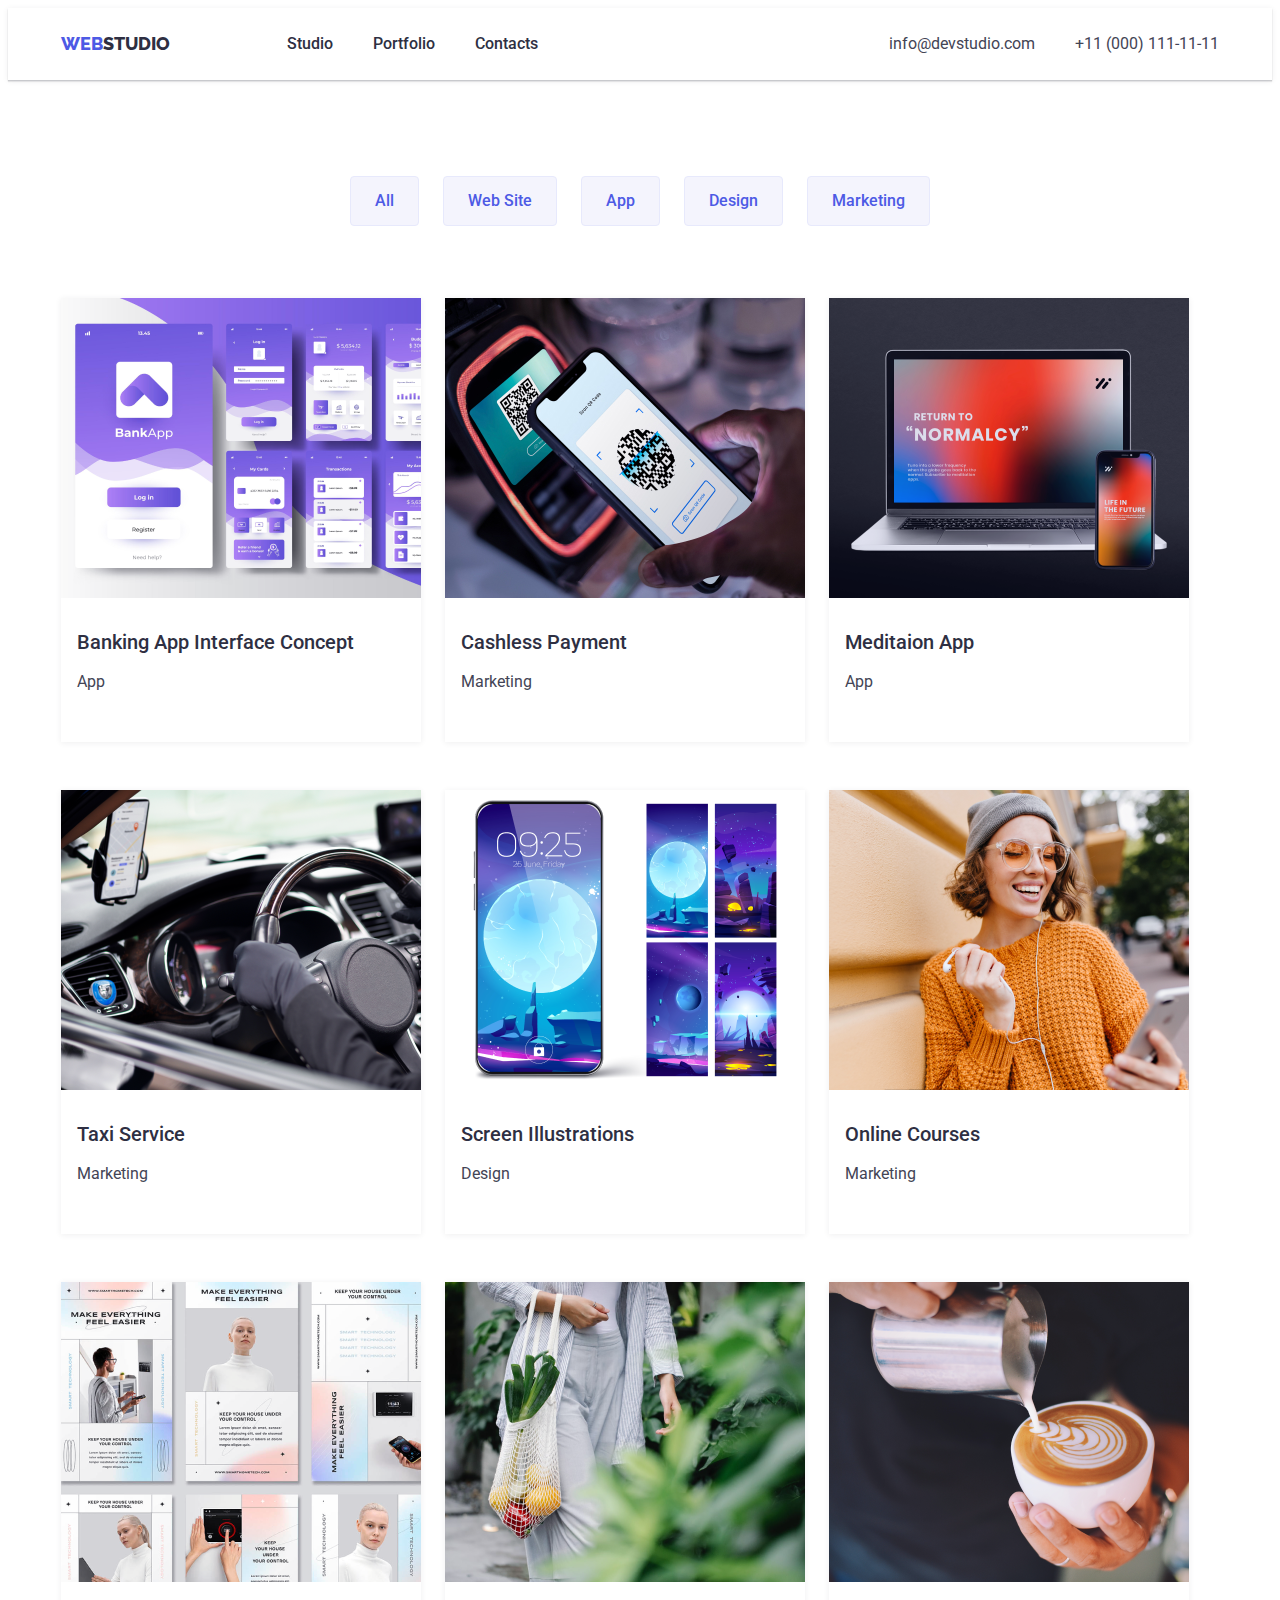
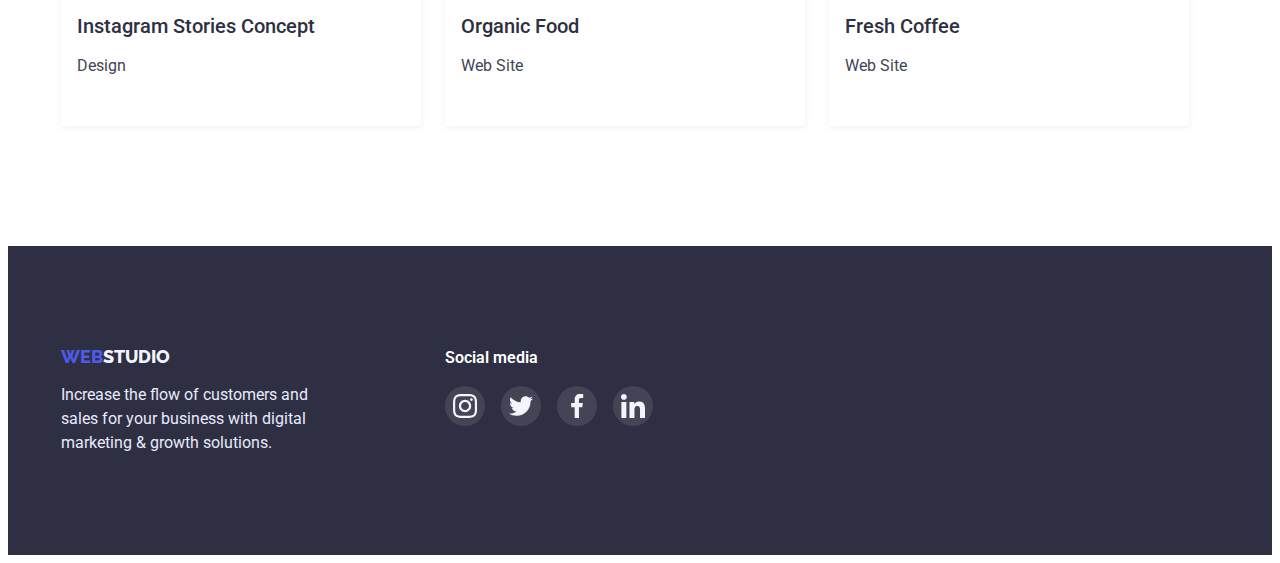
==== portfolio.html @ 71800746 "1" ====
<!DOCTYPE html>
<html lang="en">
<head>
    <meta charset="UTF-8">
    <meta http-equiv="X-UA-Compatible" content="IE=edge">
    <meta name="viewport" content="width=device-width, initial-scale=1.0">
    <title>Module-2</title>
    <link rel="stylesheet" href="https://cdnjs.cloudflare.com/ajax/libs/modern-normalize/1.1.0/modern-normalize.min.css"
        integrity="sha512-wpPYUAdjBVSE4KJnH1VR1HeZfpl1ub8YT/NKx4PuQ5NmX2tKuGu6U/JRp5y+Y8XG2tV+wKQpNHVUX03MfMFn9Q=="
        crossorigin="anonymous" referrerpolicy="no-referrer" />
    <link rel="preconnect" href="https://fonts.googleapis.com">
    <link rel="preconnect" href="https://fonts.gstatic.com" crossorigin>
    <link href="https://fonts.googleapis.com/css2?family=Raleway:wght@800&family=Roboto:wght@400;500;700;900&display=swap"
        rel="stylesheet">
    <link rel="stylesheet" href="css/styles.css">
</head>
<body>
    <header class="header">
        <div class="container">
        <nav>
            <a class="header-logo link" href="/"><span class="web">WEB</span>STUDIO</a>
            <ul>
                <li class="list-none header-list"><a class="header-pages link" href="index.html">Studio</a></li>
                <li class="list-none header-list"><a class="header-pages link" href="portfolio.html">Portfolio</a></li>
                <li class="list-none header-list"><a class="header-pages link" href="/">Contacts</a></li>
            </ul>
        </nav>
        
        <ul>
            <li class="list-none header-list">
                <a class="header-info link" href="mailto:info@devstudio.com">info@devstudio.com</a>
            </li>
            <li class="list-none header-list">
                <a class="header-info link" href="tel:+11(000)1111111">+11 (000) 111-11-11</a>
            </li>
        </ul>
        </div>
    </header>

    <main>
        <!--section-1-->
        <section class="portfolio">
            <div class="container">
            <!--<h1></h1>-->
            <ul class="portn-btn">
                <li class="list-none port-btn-list"><button class="portfolio-btn" type="button">All</button></li>
                <li class="list-none port-btn-list"><button class="portfolio-btn" type="button">Web Site</button></li>
                <li class="list-none port-btn-list"><button class="portfolio-btn" type="button">App</button></li>
                <li class="list-none port-btn-list"><button class="portfolio-btn" type="button">Design</button></li>
                <li class="list-none port-btn-list"><button class="portfolio-btn" type="button">Marketing</button></li>
            </ul>
            <ul class="port-photo">
                <li class="list-none port-photo-list">
                    <a class="portfolio-link link" href="">
                        <img class="portfolio-photo" width="360" height="300" src="./images/portfolio-1.jpg"alt="Banking App Interface Concept.jpg">
                        <div class="port-photo-text">
                        <h2 class="portfolio-name port-info">Banking App Interface Concept</h2>
                        <p class="portfolio-prod port-info">App</p>
                        </div>
                    </a>
                </li>
                <li class="list-none port-photo-list">
                    <a class="portfolio-link link" href="">
                        <img class="portfolio-photo" width="360" height="300" src="./images/portfolio-2.jpg" alt="Cashless Payment.jpg">
                        <div class="port-photo-text">
                        <h2 class="portfolio-name port-info">Cashless Payment</h2>
                        <p class="portfolio-prod port-info">Marketing</p>
                        </div>
                    </a>
                </li>
                <li class="list-none port-photo-list">
                    <a class="portfolio-link link" href="">
                        <img class="portfolio-photo" width="360" height="300" src="./images/portfolio-3.jpg" alt="Meditaion App">
                        <div class="port-photo-text">
                        <h2 class="portfolio-name port-info">Meditaion App</h2>
                        <p class="portfolio-prod port-info">App</p>
                        </div>
                    </a>
                </li>
                <li class="list-none port-photo-list">
                    <a class="portfolio-link link" href="">
                        <img class="portfolio-photo" width="360" height="300" src="./images/portfolio-4.jpg" alt="Taxi Service">
                        <div class="port-photo-text">
                        <h2 class="portfolio-name port-info">Taxi Service</h2>
                        <p class="portfolio-prod port-info">Marketing</p>
                        </div>
                    </a>
                </li>
                <li class="list-none port-photo-list">
                    <a class="portfolio-link link" href="">
                        <img class="portfolio-photo" width="360" height="300" src="./images/portfolio-5.jpg" alt="Screen Illustrations">
                        <div class="port-photo-text">
                        <h2 class="portfolio-name port-info">Screen Illustrations</h2>
                        <p class="portfolio-prod port-info">Design</p>
                        </div>
                    </a>
                </li>
                <li class="list-none port-photo-list">
                    <a class="portfolio-link link" href="">
                        <img class="portfolio-photo" width="360" height="300" src="./images/portfolio-6.jpg" alt="Online Courses">
                        <div class="port-photo-text">
                        <h2 class="portfolio-name port-info">Online Courses</h2>
                        <p class="portfolio-prod port-info">Marketing</p>
                        </div>
                    </a>
                </li>
                <li class="list-none port-photo-list">
                    <a class="portfolio-link link" href="">
                        <img class="portfolio-photo" width="360" height="300" src="./images/portfolio-7.jpg" alt="Instagram Stories Concept">
                        <div class="port-photo-text">
                        <h2 class="portfolio-name port-info">Instagram Stories Concept</h2>
                        <p class="portfolio-prod port-info">Design</p>
                        </div>
                    </a>
                </li>
                <li class="list-none port-photo-list">
                    <a class="portfolio-link link" href="">
                        <img class="portfolio-photo" width="360" height="300" src="./images/portfolio-8.jpg" alt="Organic Food">
                        <div class="port-photo-text">
                        <h2 class="portfolio-name port-info">Organic Food</h2>
                        <p class="portfolio-prod port-info">Web Site</p>
                        </div>
                    </a>
                </li>
                <li class="list-none port-photo-list">
                    <a class="portfolio-link link" href="">
                        <img class="portfolio-photo" width="360" height="300" src="./images/portfolio-9.jpg" alt="Fresh Coffee">
                        <div class="port-photo-text">
                        <h2 class="portfolio-name port-info">Fresh Coffee</h2>
                        <p class="portfolio-prod port-info">Web Site</p>
                        </div>
                    </a>
                </li>
            </ul>
            </div>
        </section>
    </main>

    <footer class="footer">
        <div class="container footer-wraper">
            <div class="foot-logo">
                <a class="footer-logo link" href="/"><span class="footer-web">WEB</span>STUDIO</a>
                <p class="footer-info">Increase the flow of customers and sales for your business with digital marketing & growth
                    solutions.</p>
            </div>
            
            <div class="footer-social-media">
                <h4 class="footer-soc-name">Social media</h4>
                <ul class="footer-soc-list">
                    <li class="footer-soc-item list-none">
                        <a href="#" class="footer-soc-link">
                            <svg class="footer-svg">
                                <use href="./images/icons-team.svg#icon-instagram"></use>
                            </svg>
                        </a>
                    </li>
                    <li class="footer-soc-item list-none">
                        <a href="#" class="footer-soc-link">
                            <svg class="footer-svg">
                                <use href="./images/icons-team.svg#icon-twitter"></use>
                            </svg>
                        </a>
                    </li>
                    <li class="footer-soc-item list-none">
                        <a href="#" class="footer-soc-link">
                            <svg class="footer-svg">
                                <use href="./images/icons-team.svg#icon-facebook"></use>
                            </svg>
                        </a>
                    </li>
                    <li class="footer-soc-item list-none">
                        <a href="#" class="footer-soc-link">
                            <svg class="footer-svg">
                                <use href="./images/icons-team.svg#icon-linkedin"></use>
                            </svg>
                        </a>
                    </li>
                </ul>
            </div>
        </div>
    </footer>
</body>
</html>
---- css/styles.css ----
:root {
    --white-color: #FFFFFF;
    --gray-color: #2E2F42;
    --bage-color: #E7E9FC;
    --blue-color: #4D5AE5;
}

body {
    font-family: 'Roboto', sans-serif;
    background: var(--white-color);
}

.list-none {
    list-style: none;
}

.link {
    text-decoration: none;
}

.container {
    max-width: 1158px;
    margin: 0 auto;
    padding-right: 15px;
    padding-left: 15px;
}

/*_______Header________*/

.header {
    box-shadow: 0px 2px 1px rgba(46, 47, 66, 0.08), 0px 1px 1px rgba(46, 47, 66, 0.16), 0px 1px 6px rgba(46, 47, 66, 0.08);
}

.header .container {
    display: flex;
    align-items: center;
    justify-content: space-between;
}

.header nav,
.header ul {
    display: flex;
    align-items: center;
}

.header-logo {
    font-family: 'Raleway';
    font-weight: 800;
    font-size: 18px;
    line-height: calc(24 / 18);
    color: var(--gray-color);
    padding-top: 24px;
    padding-bottom: 24px;
    margin-right: 77px;
}

.web {
    font-family: 'Raleway';
    font-weight: 800;
    font-size: 18px;
    line-height: calc(24 / 18);
    color: var(--blue-color);
}

.header-pages {
    font-weight: 500;
    font-size: 16px;
    line-height: calc(24 / 16);
    color: var(--gray-color);
    padding-top: 24px;
    padding-bottom: 24px;
}

.header-pages:hover {
    color: #434455;
}

.header-pages:focus {
    color: var(--blue-color);
}

.header-info {
    font-size: 16px;
    line-height: calc(24 / 16);
    color: #434455;
    padding-top: 24px;
    padding-bottom: 24px;
}

.header-info:hover {
    color: var(--blue-color);
}

.header-info:focus {
    color: var(--blue-color);
}

.header-list {
    margin-right: 40px;
}

.header-list:last-child {
    margin-right: 0;
}

/*_______Section-1________*/

.section-one {
    max-width: 1440px;   
    background-color: var(--gray-color);
    background-image: linear-gradient(rgba(46,47,66,0.7),rgba(46, 47, 66, 0.7)), url("../images/hero.jpg");
    background-position: center;
    background-repeat: no-repeat;
    background-size: cover;
    padding-top: 192px;
    padding-bottom: 192px;
    margin: 0 auto;
}


.section-one-title {
    font-weight: 500;
    font-size: 56px;
    line-height: calc(60 / 56);
    color: var(--white-color);
    text-align: center;
    margin: 0;
}

.section-one-btn {
    font-family: inherit;
    font-weight: 500;
    font-size: 16px;
    line-height: calc(19 / 16);
    color: var(--white-color);
    background: var(--blue-color);
    cursor: pointer;
    padding: 16px 32px;
    margin: 48px auto 0;
    display: block;
    border: none;
    box-shadow: 0px 4px 4px rgba(0, 0, 0, 0.15);
    border-radius: 4px;
}

.section-one-btn:hover {
    background: var(--blue-color);
    box-shadow: 0px 1px 6px rgba(46, 47, 66, 0.08), 0px 1px 1px rgba(46, 47, 66, 0.16), 0px 2px 1px rgba(46, 47, 66, 0.08);
    border-radius: 4px;
}

.section-one-btn:focus {
    background: #404BBF;
    box-shadow: 0px 4px 4px rgba(0, 0, 0, 0.15);
    border-radius: 4px;
}

/*_______Section-2________*/

.section-two {
    margin-top: 120px
}

.sctn-prof {
    margin-right: 24px;
}

.section-two-svg-list {
    width: 264px;
    height: 112px;
    background-color: #F4F4FD;
    border-radius: 4px;
    margin: 0;
    padding: 0;
    display: flex;
    align-items: center;
    justify-content: center;
}


.section-two-svg {
    width: 64px;
    height: 64px;
}

.sctn-prof:last-child {
    margin-right: 0;
}

.sctn-prof-list {
    margin: 0;
    padding: 0;
}

.section-two .container {
    display: flex;
    align-items: center;
}

.section-two ul {
    display: flex;
    align-items: center;
}

.section-two-puncts {
    font-weight: 500;
    font-size: 20px;
    line-height: calc(24 / 20);
    color: var(--gray-color);
    margin: 0;
    margin-bottom: 8px;
}

.section-two-info {
    font-size: 16px;
    line-height: calc(24 / 16);
    color: #434455;
    margin: 0;
    padding: 0;
}

/*_______Section-3________*/

.section-three {
    padding-top: 120px;
    padding-bottom: 120px;
}

.section-three-title {
    font-weight: 500;
    font-size: 36px;
    line-height: calc(40 / 36);
    color: var(--gray-color);
    margin: 0;
    margin-bottom: 72px;
    text-align: center;
}

.photos-three {
    display: flex;
    margin: 0;
}

.margin-three {
    margin-right: 24px;
}

.margin-three:last-child {
    margin-right: 0;
}

.section-three-photo {
    display: block;
}

/*_______Section-4________*/

.section-four {
    background: #F4F4FD;
    padding-top: 120px;
    padding-bottom: 120px;
}

.section-four-title {
    font-weight: 500;
    font-size: 36px;
    line-height: calc(40 / 36);
    color: var(--gray-color);
    text-align: center;
    margin: 0;
    margin-bottom: 72px;
}

.photos-four {
    display: flex;
    margin: 0;
    padding: 0;
}

.margin-four {
    margin-right: 24px;
    box-shadow: 0px 1px 6px rgba(46, 47, 66, 0.08), 0px 1px 1px rgba(46, 47, 66, 0.16), 0px 2px 1px rgba(46, 47, 66, 0.08);
}

.margin-four:last-child {
    margin-right: 0;
}

.section-four-photo {
    display: block;
}

.photo-text {
    padding: 32px 16px;
    background: var(--white-color);
    display: block;
}

.section-four-name {
    font-weight: 500;
    font-size: 20px;
    line-height: calc(24 / 20);
    color: var(--gray-color);
    text-align: center;
    margin: 0;
}

.section-four-prof {
    font-size: 16px;
    line-height: calc(24 / 16);
    color: #434455;
    text-align: center;
}

.person-soc-list {
    display: flex;
    align-items: center;
    margin: 0 auto;
    padding: 0;
}

.person-soc-item {
    margin-right: 24px;
    width: 40px;
    height: 40px;
}

.person-soc-item:last-child {
    margin-right: 0;
}

.person-soc-link {
    width: 100%;
    height: 100%;
    display: flex;
    align-items: center;
    justify-content: center;
    border-radius: 50%;
    background-color: #4D5AE5;
}

.person-svg {
    width: 16px;
    height: 16px;
}

/*_______Section Customers________*/

.sctn-customers {
    margin: 0;
    padding-top: 120px;
    padding-bottom: 120px;
}

.customers-name {
    font-weight: 700;
    font-size: 36px;
    line-height: 42px;
    color: #2E2F42;
    text-align: center;
    margin: 0;
    margin-bottom: 72px;
}

.customers-list {
    display: flex;
    justify-content: center;
    margin: 0;
    padding: 0;
}

.customers-item {
    width: 168px;
    height: 88px;
    border-radius: 4px;
    margin: 0;
    margin-right: 24px;
}

.customers-item:hover {
    
}

.customers-item:focus {
    
}

.customers-item:last-child {
    margin-right: 0;
}

.custom-link {
    width: 100%;
    height: 100%;
    border-radius: 4px;
    display: flex;
    align-items: center;
    justify-content: center;
    color: #8E8F99;
    border: 1px solid #8E8F99;
}

.custom-link:hover {
    color: #4D5AE5;
    border: 1px solid #4D5AE5;
}

.custom-link:focus {
    color: #4D5AE5;
    border: 1px solid #4D5AE5;
}

.custom-svg {
    width: 104px;
    height: 56px;
    fill: currentColor;
}



/*_______Footer________*/

.footer {
    background: var(--gray-color);
    padding-top: 100px;
    padding-bottom: 100px;
}

.footer-wraper {
    display: flex;
}

.footer-logo {
    font-family: 'Raleway';
    font-weight: 800;
    font-size: 18px;
    line-height: calc(21 / 18);
    color: #F4F4FD;
    margin-bottom: 16px;
    display: block;
}

.footer-web {
    font-family: 'Raleway';
    font-weight: 800;
    font-size: 18px;
    line-height: calc(21 / 18);
    color: var(--blue-color);
}

.footer-info {
    font-size: 16px;
    line-height: calc(24 / 16);
    color: #E7E9FC;
    width: 264px;
    margin: 0;
}

.footer-social-media {
    margin-left: 120px;
}

.footer-soc-name {
    font-weight: 600;
    font-size: 16px;
    line-height: 24px;
    color: #FFFFFF;
    margin: 0;
    margin-bottom: 16px;
}

.footer-soc-list {
    display: flex;
    padding: 0;
    margin: 0;
}

.footer-soc-item{
    width: 40px;
    height: 40px;
    margin-right: 16px;
}


.footer-soc-item:last-child {
    margin-right: 0;
}

.footer-soc-link {
    width: 100%;
    height: 100%;
    display: flex;
    align-items: center;
    justify-content: center;
    border-radius: 50%;
    background: rgba(255, 255, 255, 0.1);
}

.footer-soc-link:hover {
    background: #31D0AA;
}

.footer-soc-link:focus {
    background: #31D0AA;
}

.footer-svg {
    width: 24px;
    height: 24px;
}

.footer-svg:hover{
}


/*_______Portfolio________*/

.portfolio {
    padding-top: 96px;
    padding-bottom: 120px;
    margin: 0;
}

.portfolio-btn {
    font-family: inherit;
    font-weight: 500;
    font-size: 16px;
    line-height: calc(24 / 16);
    color: var(--blue-color);
    background: #F4F4FD;
    cursor: pointer;
    padding: 8px 16px;
    display: block;
    border: none;
    border: 1px solid #E7E9FC;
    border-radius: 4px;
}

.portn-btn {
    display: flex;
    justify-content: center;
    padding: 0;
    margin: 0;
    margin-bottom: 72px;
}

.port-btn-list {
    margin-right: 24px;

}

.port-btn-list:last-child {
    margin-right: 0;
}

.portfolio-btn {
    padding: 12px 24px;
}

.portfolio-btn:hover {
    background: var(--blue-color);
    color: var(--white-color);
    box-shadow: 0px 3px 1px rgba(0, 0, 0, 0.1), 0px 2px 1px rgba(0, 0, 0, 0.08), 0px 2px 2px rgba(0, 0, 0, 0.12);
    border-radius: 4px;
}

.portfolio-btn:focus {
    background: var(--blue-color);
    color: var(--white-color);
    box-shadow: 0px 3px 1px rgba(0, 0, 0, 0.1), 0px 2px 1px rgba(0, 0, 0, 0.08), 0px 2px 2px rgba(0, 0, 0, 0.12);
    border-radius: 4px;
}

.port-photo {
    display: flex;
    flex-wrap: wrap;
    padding: 0;
    margin: 0;
    gap: 48px 24px;
}

.port-photo-list {
    display: flex;
}

.portfolio-link{
    display: block;
    box-shadow: 0px 1px 6px rgba(46, 47, 66, 0.08);
}

.portfolio-link:hover{
    box-shadow: 0px 1px 6px rgba(46, 47, 66, 0.08), 0px 1px 1px rgba(46, 47, 66, 0.16), 0px 2px 1px rgba(46, 47, 66, 0.08);
}

.portfolio-link:focus{
    box-shadow: 0px 1px 6px rgba(46, 47, 66, 0.08), 0px 1px 1px rgba(46, 47, 66, 0.16), 0px 2px 1px rgba(46, 47, 66, 0.08);
}

.portfolio-photo {
    display: block;
}

.port-photo-text {
    border-top: none;
    padding: 32px 16px; 
}


.portfolio-name {
    font-weight: 500;
    font-size: 20px;
    line-height: calc(24 / 20);
    color: var(--gray-color);
    margin: 0;
}

.portfolio-prod {
    font-size: 16px;
    line-height: calc(24 / 16);
    color: #434455;
}
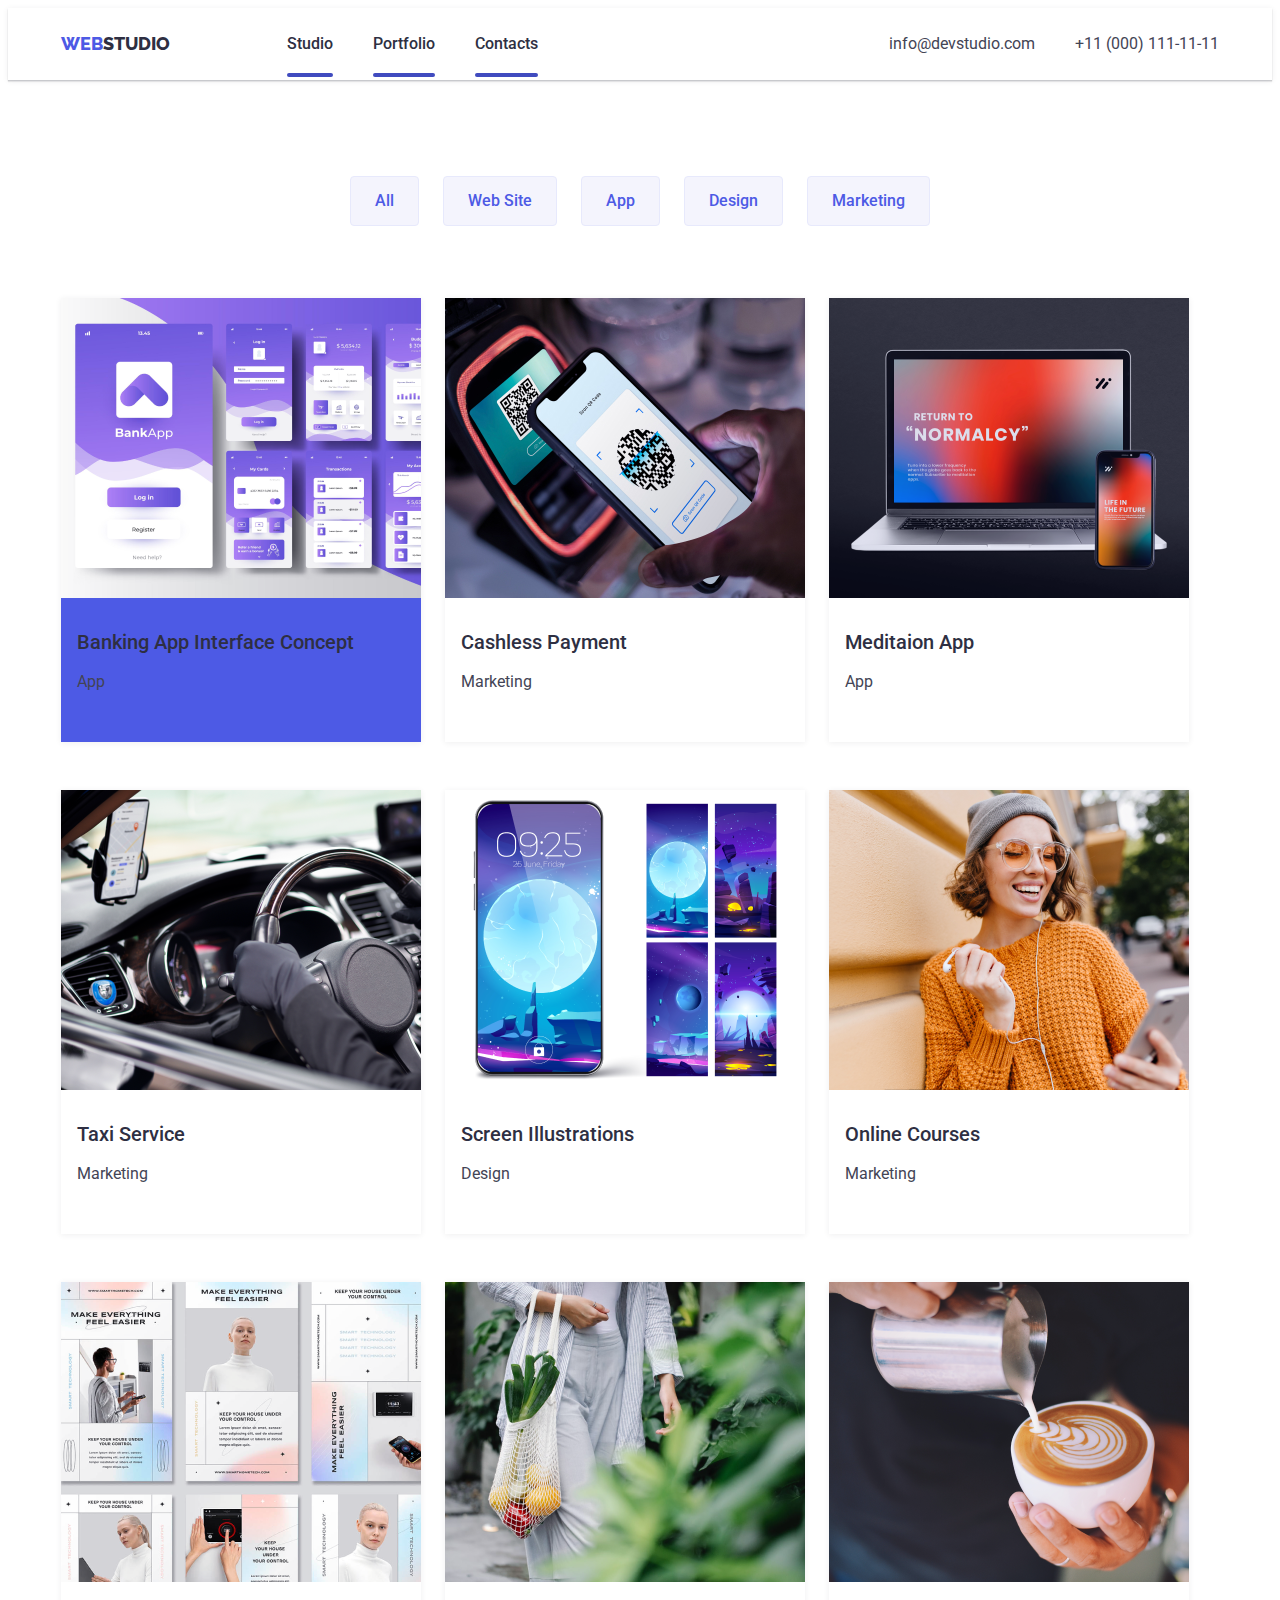
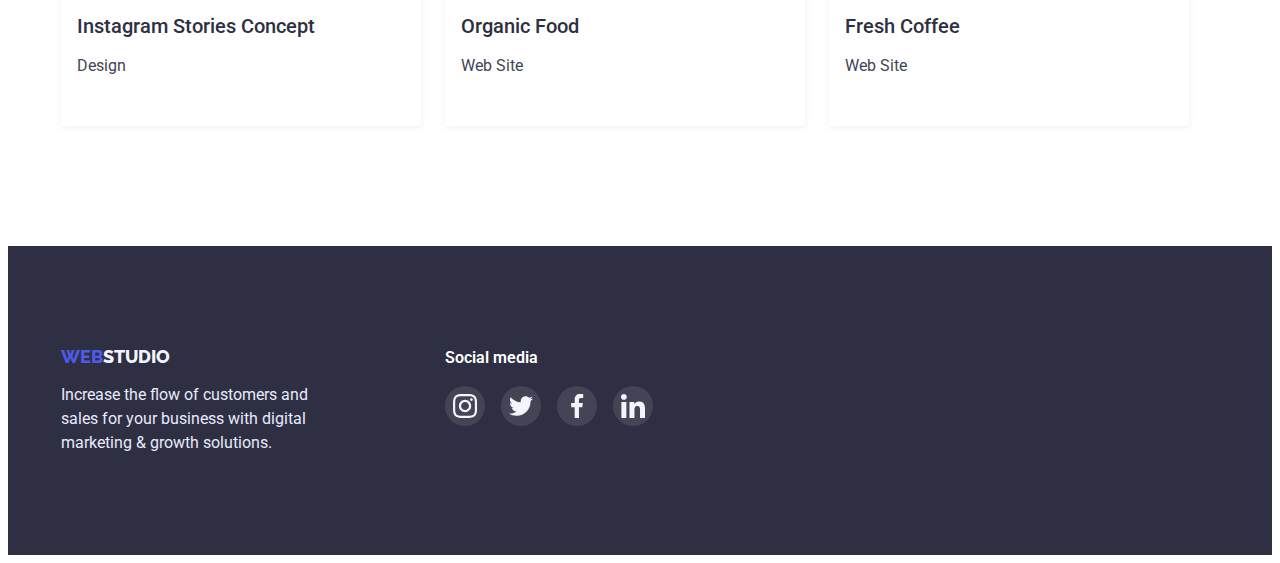
==== commit 0694233d: "123" ====
--- a/portfolio.html
+++ b/portfolio.html
@@ -52,7 +52,11 @@
             <ul class="port-photo">
                 <li class="list-none port-photo-list">
                     <a class="portfolio-link link" href="">
+                        <div class="askdd">
                         <img class="portfolio-photo" width="360" height="300" src="./images/portfolio-1.jpg"alt="Banking App Interface Concept.jpg">
+                        <p class="text-on-photo">14 Stylish and User-Friendly App Design Concepts · Task Manager App · Calorie Tracker App · Exotic Fruit Ecommerce App ·
+                        Cloud Storage App</p>
+                        </div>
                         <div class="port-photo-text">
                         <h2 class="portfolio-name port-info">Banking App Interface Concept</h2>
                         <p class="portfolio-prod port-info">App</p>
@@ -62,6 +66,9 @@
                 <li class="list-none port-photo-list">
                     <a class="portfolio-link link" href="">
                         <img class="portfolio-photo" width="360" height="300" src="./images/portfolio-2.jpg" alt="Cashless Payment.jpg">
+                        <p class="text-on-photo">14 Stylish and User-Friendly App Design Concepts · Task Manager App · Calorie Tracker App ·
+                            Exotic Fruit Ecommerce App ·
+                            Cloud Storage App</p>
                         <div class="port-photo-text">
                         <h2 class="portfolio-name port-info">Cashless Payment</h2>
                         <p class="portfolio-prod port-info">Marketing</p>
@@ -71,6 +78,9 @@
                 <li class="list-none port-photo-list">
                     <a class="portfolio-link link" href="">
                         <img class="portfolio-photo" width="360" height="300" src="./images/portfolio-3.jpg" alt="Meditaion App">
+                        <p class="text-on-photo">14 Stylish and User-Friendly App Design Concepts · Task Manager App · Calorie Tracker App ·
+                            Exotic Fruit Ecommerce App ·
+                            Cloud Storage App</p>
                         <div class="port-photo-text">
                         <h2 class="portfolio-name port-info">Meditaion App</h2>
                         <p class="portfolio-prod port-info">App</p>
@@ -80,6 +90,9 @@
                 <li class="list-none port-photo-list">
                     <a class="portfolio-link link" href="">
                         <img class="portfolio-photo" width="360" height="300" src="./images/portfolio-4.jpg" alt="Taxi Service">
+                        <p class="text-on-photo">14 Stylish and User-Friendly App Design Concepts · Task Manager App · Calorie Tracker App ·
+                            Exotic Fruit Ecommerce App ·
+                            Cloud Storage App</p>
                         <div class="port-photo-text">
                         <h2 class="portfolio-name port-info">Taxi Service</h2>
                         <p class="portfolio-prod port-info">Marketing</p>
@@ -89,6 +102,9 @@
                 <li class="list-none port-photo-list">
                     <a class="portfolio-link link" href="">
                         <img class="portfolio-photo" width="360" height="300" src="./images/portfolio-5.jpg" alt="Screen Illustrations">
+                        <p class="text-on-photo">14 Stylish and User-Friendly App Design Concepts · Task Manager App · Calorie Tracker App ·
+                            Exotic Fruit Ecommerce App ·
+                            Cloud Storage App</p>
                         <div class="port-photo-text">
                         <h2 class="portfolio-name port-info">Screen Illustrations</h2>
                         <p class="portfolio-prod port-info">Design</p>
@@ -98,6 +114,9 @@
                 <li class="list-none port-photo-list">
                     <a class="portfolio-link link" href="">
                         <img class="portfolio-photo" width="360" height="300" src="./images/portfolio-6.jpg" alt="Online Courses">
+                        <p class="text-on-photo">14 Stylish and User-Friendly App Design Concepts · Task Manager App · Calorie Tracker App ·
+                            Exotic Fruit Ecommerce App ·
+                            Cloud Storage App</p>
                         <div class="port-photo-text">
                         <h2 class="portfolio-name port-info">Online Courses</h2>
                         <p class="portfolio-prod port-info">Marketing</p>
@@ -107,6 +126,9 @@
                 <li class="list-none port-photo-list">
                     <a class="portfolio-link link" href="">
                         <img class="portfolio-photo" width="360" height="300" src="./images/portfolio-7.jpg" alt="Instagram Stories Concept">
+                        <p class="text-on-photo">14 Stylish and User-Friendly App Design Concepts · Task Manager App · Calorie Tracker App ·
+                            Exotic Fruit Ecommerce App ·
+                            Cloud Storage App</p>
                         <div class="port-photo-text">
                         <h2 class="portfolio-name port-info">Instagram Stories Concept</h2>
                         <p class="portfolio-prod port-info">Design</p>
@@ -116,6 +138,9 @@
                 <li class="list-none port-photo-list">
                     <a class="portfolio-link link" href="">
                         <img class="portfolio-photo" width="360" height="300" src="./images/portfolio-8.jpg" alt="Organic Food">
+                        <p class="text-on-photo">14 Stylish and User-Friendly App Design Concepts · Task Manager App · Calorie Tracker App ·
+                            Exotic Fruit Ecommerce App ·
+                            Cloud Storage App</p>
                         <div class="port-photo-text">
                         <h2 class="portfolio-name port-info">Organic Food</h2>
                         <p class="portfolio-prod port-info">Web Site</p>
@@ -125,6 +150,9 @@
                 <li class="list-none port-photo-list">
                     <a class="portfolio-link link" href="">
                         <img class="portfolio-photo" width="360" height="300" src="./images/portfolio-9.jpg" alt="Fresh Coffee">
+                        <p class="text-on-photo">14 Stylish and User-Friendly App Design Concepts · Task Manager App · Calorie Tracker App ·
+                            Exotic Fruit Ecommerce App ·
+                            Cloud Storage App</p>
                         <div class="port-photo-text">
                         <h2 class="portfolio-name port-info">Fresh Coffee</h2>
                         <p class="portfolio-prod port-info">Web Site</p>
@@ -179,5 +207,6 @@
             </div>
         </div>
     </footer>
+    <script src="./js/modal.js"></script>
 </body>
 </html>--- a/css/styles.css
+++ b/css/styles.css
@@ -69,6 +69,20 @@
     color: var(--gray-color);
     padding-top: 24px;
     padding-bottom: 24px;
+    position: relative;
+}
+
+.header-pages::after {
+    display: block;
+    align-items: center;
+    content: '';
+    width: 100%;
+    height: 4px;
+    left: 0px;
+    bottom: 0;
+    background: #404BBF;
+    border-radius: 2px;
+    position: absolute;
 }
 
 .header-pages:hover {
@@ -98,6 +112,9 @@
 .header-list {
     margin-right: 40px;
 }
+
+
+
 
 .header-list:last-child {
     margin-right: 0;
@@ -583,10 +600,27 @@
     display: flex;
 }
 
+
 .portfolio-link{
     display: block;
     box-shadow: 0px 1px 6px rgba(46, 47, 66, 0.08);
-}
+    position: relative;
+    overflow: hidden;
+}
+
+/*.portfolio-link::before {
+    display: inline-block;
+    content: '';
+    position: absolute;
+    top: 0;
+    left: 0;
+    width: 360px;
+    height: 300px;
+    background: #4D5AE5;
+    transform: translateY();
+}*/
+
+
 
 .portfolio-link:hover{
     box-shadow: 0px 1px 6px rgba(46, 47, 66, 0.08), 0px 1px 1px rgba(46, 47, 66, 0.16), 0px 2px 1px rgba(46, 47, 66, 0.08);
@@ -596,13 +630,65 @@
     box-shadow: 0px 1px 6px rgba(46, 47, 66, 0.08), 0px 1px 1px rgba(46, 47, 66, 0.16), 0px 2px 1px rgba(46, 47, 66, 0.08);
 }
 
+.askdd{
+    position: relative;
+}
+
+.askdd::before {
+    display: inline-block;
+    content: '';
+    position: absolute;
+    top: 0;
+    left: 0;
+    width: 360px;
+    height: 300px;
+    background: #4D5AE5;
+    transition: transform 250ms cubic-bezier(0.4, 0, 0.2, 1);
+    transform: translateY(100%);
+    overflow: hidden;
+    
+}
+
+.portfolio-link:hover .askdd::before{
+    transform: translateY(0);
+
+}
+
+
 .portfolio-photo {
     display: block;
 }
+
+
+.text-on-photo{
+    position: absolute;
+    width: 296px;;
+    height: 96px;
+    left: 32px;
+    top: 40px;
+    font-style: normal;
+    font-weight: 400;
+    font-size: 16px;
+    line-height: 24px;
+    opacity: 0;
+    color: #F4F4FD;
+    transform: translateY(100%);
+    transition: transform 250ms cubic-bezier(0.4, 0, 0.2, 1);
+    
+}
+
+.portfolio-link:hover .text-on-photo {
+    opacity: 1;
+    transform: translateY(0);
+    
+}
+
+
 
 .port-photo-text {
     border-top: none;
     padding: 32px 16px; 
+    position: relative;
 }
 
 
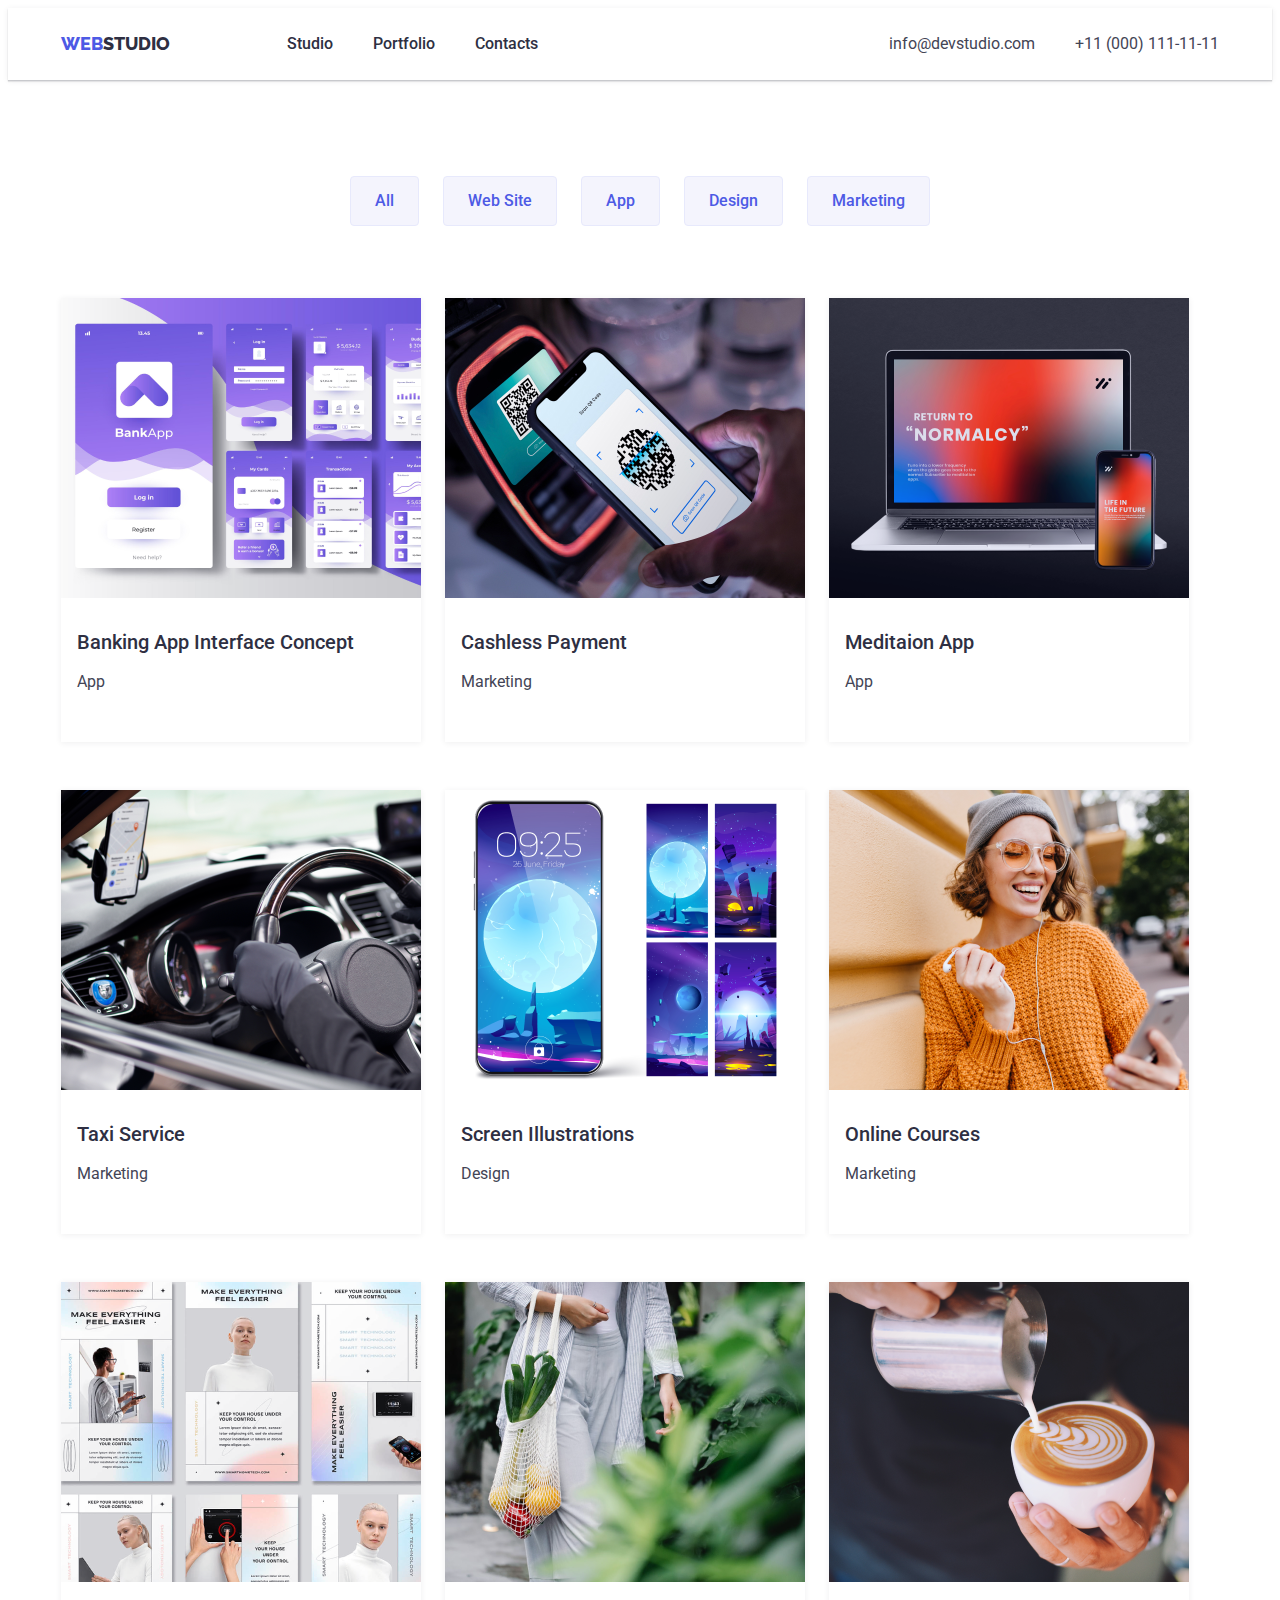
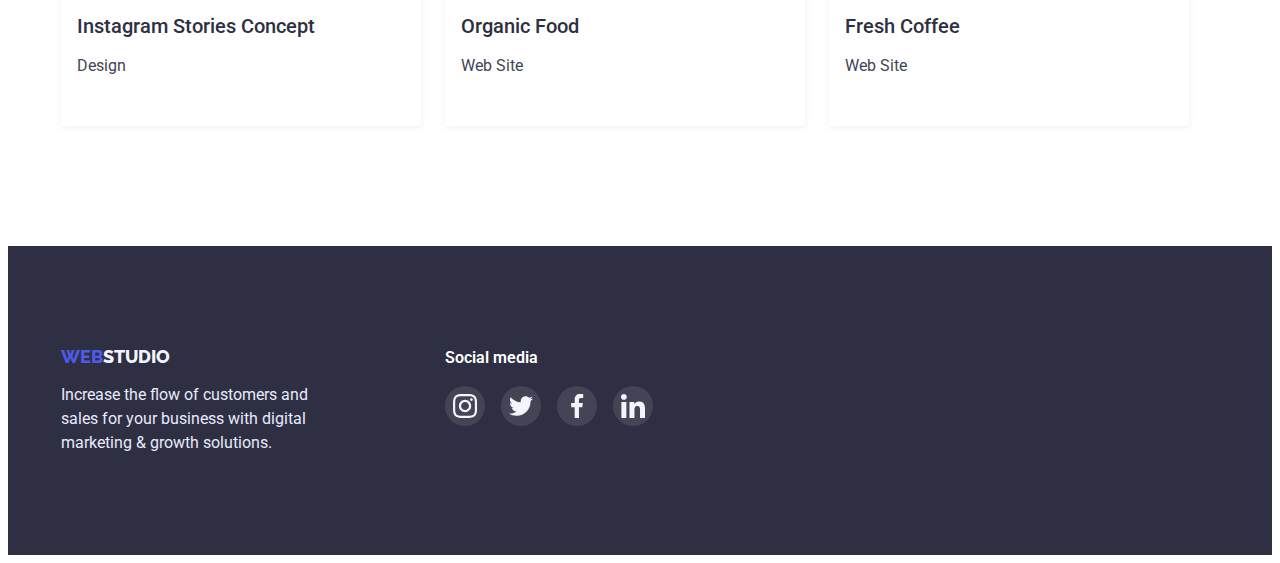
==== commit 714d8c4b: "123" ====
--- a/portfolio.html
+++ b/portfolio.html
@@ -52,7 +52,7 @@
             <ul class="port-photo">
                 <li class="list-none port-photo-list">
                     <a class="portfolio-link link" href="">
-                        <div class="askdd">
+                        <div class="port-overlay">
                         <img class="portfolio-photo" width="360" height="300" src="./images/portfolio-1.jpg"alt="Banking App Interface Concept.jpg">
                         <p class="text-on-photo">14 Stylish and User-Friendly App Design Concepts · Task Manager App · Calorie Tracker App · Exotic Fruit Ecommerce App ·
                         Cloud Storage App</p>
@@ -65,10 +65,12 @@
                 </li>
                 <li class="list-none port-photo-list">
                     <a class="portfolio-link link" href="">
+                        <div class="port-overlay">
                         <img class="portfolio-photo" width="360" height="300" src="./images/portfolio-2.jpg" alt="Cashless Payment.jpg">
                         <p class="text-on-photo">14 Stylish and User-Friendly App Design Concepts · Task Manager App · Calorie Tracker App ·
                             Exotic Fruit Ecommerce App ·
                             Cloud Storage App</p>
+                            </div>
                         <div class="port-photo-text">
                         <h2 class="portfolio-name port-info">Cashless Payment</h2>
                         <p class="portfolio-prod port-info">Marketing</p>
@@ -77,10 +79,12 @@
                 </li>
                 <li class="list-none port-photo-list">
                     <a class="portfolio-link link" href="">
+                        <div class="port-overlay">
                         <img class="portfolio-photo" width="360" height="300" src="./images/portfolio-3.jpg" alt="Meditaion App">
                         <p class="text-on-photo">14 Stylish and User-Friendly App Design Concepts · Task Manager App · Calorie Tracker App ·
                             Exotic Fruit Ecommerce App ·
                             Cloud Storage App</p>
+                            </div>
                         <div class="port-photo-text">
                         <h2 class="portfolio-name port-info">Meditaion App</h2>
                         <p class="portfolio-prod port-info">App</p>
@@ -89,10 +93,12 @@
                 </li>
                 <li class="list-none port-photo-list">
                     <a class="portfolio-link link" href="">
+                        <div class="port-overlay">
                         <img class="portfolio-photo" width="360" height="300" src="./images/portfolio-4.jpg" alt="Taxi Service">
                         <p class="text-on-photo">14 Stylish and User-Friendly App Design Concepts · Task Manager App · Calorie Tracker App ·
                             Exotic Fruit Ecommerce App ·
                             Cloud Storage App</p>
+                            </div>
                         <div class="port-photo-text">
                         <h2 class="portfolio-name port-info">Taxi Service</h2>
                         <p class="portfolio-prod port-info">Marketing</p>
@@ -101,10 +107,12 @@
                 </li>
                 <li class="list-none port-photo-list">
                     <a class="portfolio-link link" href="">
+                        <div class="port-overlay">
                         <img class="portfolio-photo" width="360" height="300" src="./images/portfolio-5.jpg" alt="Screen Illustrations">
                         <p class="text-on-photo">14 Stylish and User-Friendly App Design Concepts · Task Manager App · Calorie Tracker App ·
                             Exotic Fruit Ecommerce App ·
                             Cloud Storage App</p>
+                            </div>
                         <div class="port-photo-text">
                         <h2 class="portfolio-name port-info">Screen Illustrations</h2>
                         <p class="portfolio-prod port-info">Design</p>
@@ -113,10 +121,12 @@
                 </li>
                 <li class="list-none port-photo-list">
                     <a class="portfolio-link link" href="">
+                        <div class="port-overlay">
                         <img class="portfolio-photo" width="360" height="300" src="./images/portfolio-6.jpg" alt="Online Courses">
                         <p class="text-on-photo">14 Stylish and User-Friendly App Design Concepts · Task Manager App · Calorie Tracker App ·
                             Exotic Fruit Ecommerce App ·
                             Cloud Storage App</p>
+                            </div>
                         <div class="port-photo-text">
                         <h2 class="portfolio-name port-info">Online Courses</h2>
                         <p class="portfolio-prod port-info">Marketing</p>
@@ -125,10 +135,12 @@
                 </li>
                 <li class="list-none port-photo-list">
                     <a class="portfolio-link link" href="">
+                        <div class="port-overlay">
                         <img class="portfolio-photo" width="360" height="300" src="./images/portfolio-7.jpg" alt="Instagram Stories Concept">
                         <p class="text-on-photo">14 Stylish and User-Friendly App Design Concepts · Task Manager App · Calorie Tracker App ·
                             Exotic Fruit Ecommerce App ·
                             Cloud Storage App</p>
+                            </div>
                         <div class="port-photo-text">
                         <h2 class="portfolio-name port-info">Instagram Stories Concept</h2>
                         <p class="portfolio-prod port-info">Design</p>
@@ -137,10 +149,12 @@
                 </li>
                 <li class="list-none port-photo-list">
                     <a class="portfolio-link link" href="">
+                        <div class="port-overlay">
                         <img class="portfolio-photo" width="360" height="300" src="./images/portfolio-8.jpg" alt="Organic Food">
                         <p class="text-on-photo">14 Stylish and User-Friendly App Design Concepts · Task Manager App · Calorie Tracker App ·
                             Exotic Fruit Ecommerce App ·
                             Cloud Storage App</p>
+                            </div>
                         <div class="port-photo-text">
                         <h2 class="portfolio-name port-info">Organic Food</h2>
                         <p class="portfolio-prod port-info">Web Site</p>
@@ -149,10 +163,12 @@
                 </li>
                 <li class="list-none port-photo-list">
                     <a class="portfolio-link link" href="">
+                        <div class="port-overlay">
                         <img class="portfolio-photo" width="360" height="300" src="./images/portfolio-9.jpg" alt="Fresh Coffee">
                         <p class="text-on-photo">14 Stylish and User-Friendly App Design Concepts · Task Manager App · Calorie Tracker App ·
                             Exotic Fruit Ecommerce App ·
                             Cloud Storage App</p>
+                        </div>
                         <div class="port-photo-text">
                         <h2 class="portfolio-name port-info">Fresh Coffee</h2>
                         <p class="portfolio-prod port-info">Web Site</p>
--- a/css/styles.css
+++ b/css/styles.css
@@ -72,7 +72,7 @@
     position: relative;
 }
 
-.header-pages::after {
+/*.header-pages::after {
     display: block;
     align-items: center;
     content: '';
@@ -83,7 +83,7 @@
     background: #404BBF;
     border-radius: 2px;
     position: absolute;
-}
+}*/
 
 .header-pages:hover {
     color: #434455;
@@ -605,90 +605,53 @@
     display: block;
     box-shadow: 0px 1px 6px rgba(46, 47, 66, 0.08);
     position: relative;
+    
+}
+
+.portfolio-link:hover{
+    box-shadow: 0px 1px 6px rgba(46, 47, 66, 0.08), 0px 1px 1px rgba(46, 47, 66, 0.16), 0px 2px 1px rgba(46, 47, 66, 0.08);
+}
+
+.portfolio-link:focus{
+    box-shadow: 0px 1px 6px rgba(46, 47, 66, 0.08), 0px 1px 1px rgba(46, 47, 66, 0.16), 0px 2px 1px rgba(46, 47, 66, 0.08);
+}
+
+.port-overlay{
+    position: relative;
     overflow: hidden;
 }
 
-/*.portfolio-link::before {
+.portfolio-photo {
+    display: block;
+}
+
+
+.text-on-photo{
     display: inline-block;
-    content: '';
     position: absolute;
     top: 0;
     left: 0;
-    width: 360px;
-    height: 300px;
-    background: #4D5AE5;
-    transform: translateY();
-}*/
-
-
-
-.portfolio-link:hover{
-    box-shadow: 0px 1px 6px rgba(46, 47, 66, 0.08), 0px 1px 1px rgba(46, 47, 66, 0.16), 0px 2px 1px rgba(46, 47, 66, 0.08);
-}
-
-.portfolio-link:focus{
-    box-shadow: 0px 1px 6px rgba(46, 47, 66, 0.08), 0px 1px 1px rgba(46, 47, 66, 0.16), 0px 2px 1px rgba(46, 47, 66, 0.08);
-}
-
-.askdd{
-    position: relative;
-}
-
-.askdd::before {
-    display: inline-block;
-    content: '';
-    position: absolute;
-    top: 0;
-    left: 0;
-    width: 360px;
-    height: 300px;
-    background: #4D5AE5;
+    color:#F4F4FD;
+    background-color: rgba(77, 90, 229, 0.7);
+    width: 100%;
+    height: 100%;
+    margin: 0;
+
+    font-weight: 500;
+    font-size: 16px;
+    line-height: 24px;
+    padding: 40px 32px 154px;
+    transform: translate(0,100%);
+}
+
+.port-photo-list:hover .text-on-photo{
+    transform: translate(0 , 0);
     transition: transform 250ms cubic-bezier(0.4, 0, 0.2, 1);
-    transform: translateY(100%);
-    overflow: hidden;
-    
-}
-
-.portfolio-link:hover .askdd::before{
-    transform: translateY(0);
-
-}
-
-
-.portfolio-photo {
-    display: block;
-}
-
-
-.text-on-photo{
-    position: absolute;
-    width: 296px;;
-    height: 96px;
-    left: 32px;
-    top: 40px;
-    font-style: normal;
-    font-weight: 400;
-    font-size: 16px;
-    line-height: 24px;
-    opacity: 0;
-    color: #F4F4FD;
-    transform: translateY(100%);
-    transition: transform 250ms cubic-bezier(0.4, 0, 0.2, 1);
-    
-}
-
-.portfolio-link:hover .text-on-photo {
-    opacity: 1;
-    transform: translateY(0);
-    
-}
-
-
+}
 
 .port-photo-text {
     border-top: none;
     padding: 32px 16px; 
-    position: relative;
 }
 
 
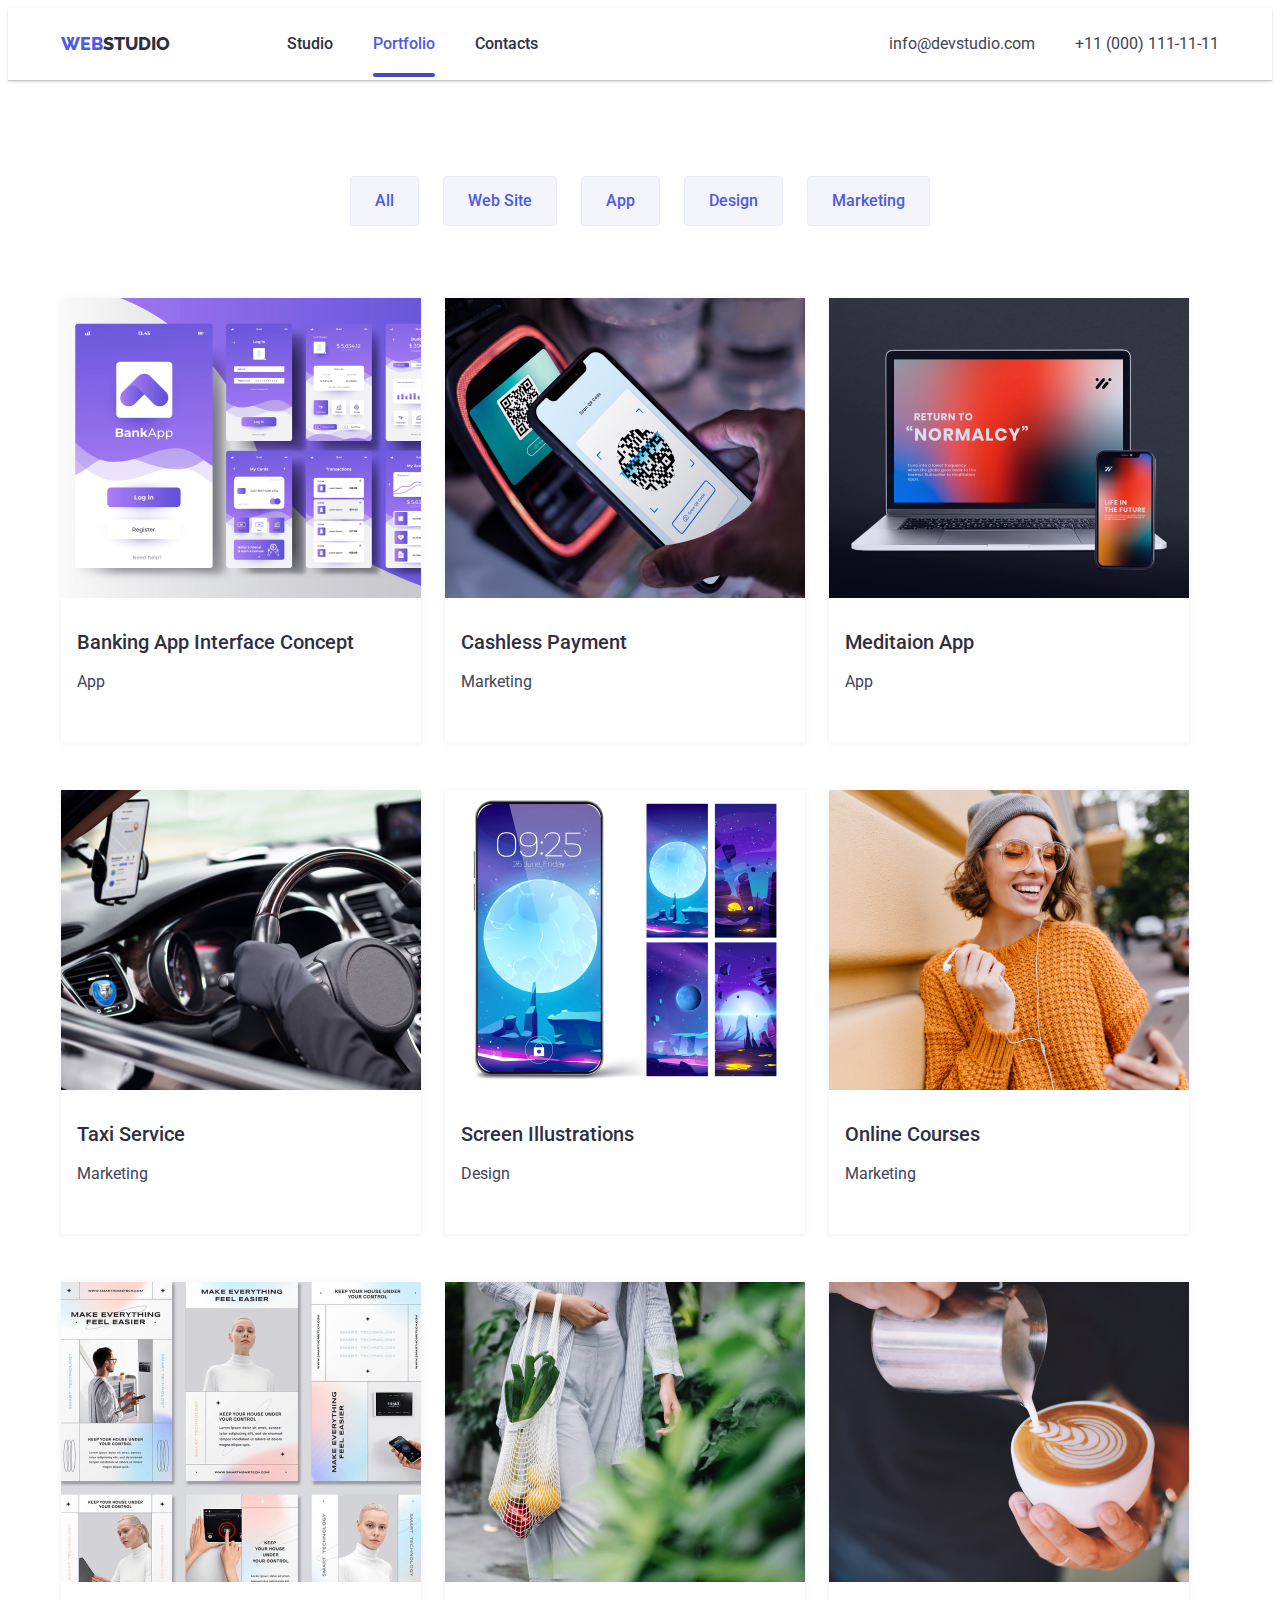
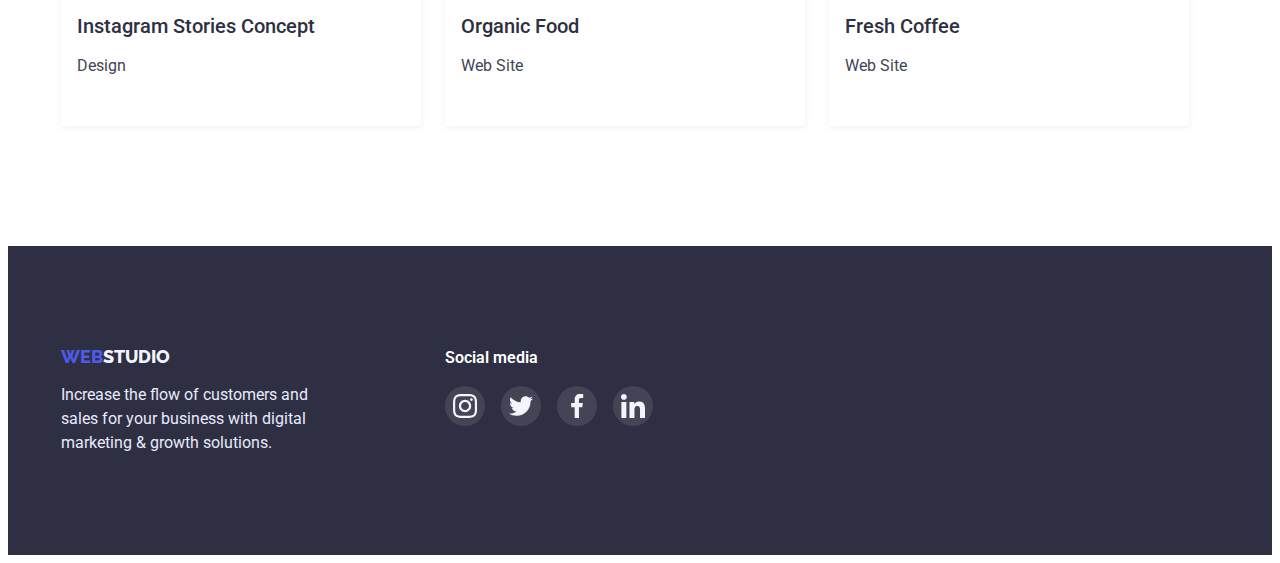
==== commit 50008512: "123" ====
--- a/portfolio.html
+++ b/portfolio.html
@@ -21,7 +21,7 @@
             <a class="header-logo link" href="/"><span class="web">WEB</span>STUDIO</a>
             <ul>
                 <li class="list-none header-list"><a class="header-pages link" href="index.html">Studio</a></li>
-                <li class="list-none header-list"><a class="header-pages link" href="portfolio.html">Portfolio</a></li>
+                <li class="list-none header-list"><a class="header-pages active link" href="portfolio.html">Portfolio</a></li>
                 <li class="list-none header-list"><a class="header-pages link" href="/">Contacts</a></li>
             </ul>
         </nav>
--- a/css/styles.css
+++ b/css/styles.css
@@ -3,6 +3,7 @@
     --gray-color: #2E2F42;
     --bage-color: #E7E9FC;
     --blue-color: #4D5AE5;
+    --overlay-time: 250ms cubic-bezier(0.4, 0, 0.2, 1);
 }
 
 body {
@@ -29,6 +30,7 @@
 
 .header {
     box-shadow: 0px 2px 1px rgba(46, 47, 66, 0.08), 0px 1px 1px rgba(46, 47, 66, 0.16), 0px 1px 6px rgba(46, 47, 66, 0.08);
+
 }
 
 .header .container {
@@ -70,20 +72,26 @@
     padding-top: 24px;
     padding-bottom: 24px;
     position: relative;
-}
-
-/*.header-pages::after {
-    display: block;
-    align-items: center;
+    transition: color var(--overlay-time);
+}
+
+.header-pages.active{
+    color: var(--blue-color);
+    position: relative;
+}
+
+.header-pages.active::after {
+    position: absolute;
+    display: block;
     content: '';
     width: 100%;
     height: 4px;
-    left: 0px;
+    left: 0;
     bottom: 0;
     background: #404BBF;
     border-radius: 2px;
-    position: absolute;
-}*/
+}
+
 
 .header-pages:hover {
     color: #434455;
@@ -99,6 +107,7 @@
     color: #434455;
     padding-top: 24px;
     padding-bottom: 24px;
+    transition: color var(--overlay-time);
 }
 
 .header-info:hover {
@@ -112,6 +121,7 @@
 .header-list {
     margin-right: 40px;
 }
+
 
 
 
@@ -158,16 +168,17 @@
     border: none;
     box-shadow: 0px 4px 4px rgba(0, 0, 0, 0.15);
     border-radius: 4px;
+    transition: background-color var(--overlay-time), box-shadow var(--overlay-time);
 }
 
 .section-one-btn:hover {
-    background: var(--blue-color);
+    background-color: var(--blue-color);
     box-shadow: 0px 1px 6px rgba(46, 47, 66, 0.08), 0px 1px 1px rgba(46, 47, 66, 0.16), 0px 2px 1px rgba(46, 47, 66, 0.08);
     border-radius: 4px;
 }
 
 .section-one-btn:focus {
-    background: #404BBF;
+    background-color: #404BBF;
     box-shadow: 0px 4px 4px rgba(0, 0, 0, 0.15);
     border-radius: 4px;
 }
@@ -415,6 +426,7 @@
     justify-content: center;
     color: #8E8F99;
     border: 1px solid #8E8F99;
+    transition: color var(--overlay-time), border var(--overlay-time);;
 }
 
 .custom-link:hover {
@@ -511,10 +523,11 @@
     justify-content: center;
     border-radius: 50%;
     background: rgba(255, 255, 255, 0.1);
+    transition: background-color var(--overlay-time);
 }
 
 .footer-soc-link:hover {
-    background: #31D0AA;
+    background-color: #31D0AA;
 }
 
 .footer-soc-link:focus {
@@ -572,10 +585,13 @@
 
 .portfolio-btn {
     padding: 12px 24px;
+    transition: background-color var(--overlay-time),
+     color var(--overlay-time),
+    box-shadow var(--overlay-time);
 }
 
 .portfolio-btn:hover {
-    background: var(--blue-color);
+    background-color: var(--blue-color);
     color: var(--white-color);
     box-shadow: 0px 3px 1px rgba(0, 0, 0, 0.1), 0px 2px 1px rgba(0, 0, 0, 0.08), 0px 2px 2px rgba(0, 0, 0, 0.12);
     border-radius: 4px;
@@ -605,7 +621,7 @@
     display: block;
     box-shadow: 0px 1px 6px rgba(46, 47, 66, 0.08);
     position: relative;
-    
+    transition: box-shadow var(--overlay-time);
 }
 
 .portfolio-link:hover{
@@ -632,7 +648,7 @@
     top: 0;
     left: 0;
     color:#F4F4FD;
-    background-color: rgba(77, 90, 229, 0.7);
+    background-color: rgba(77, 90, 229);
     width: 100%;
     height: 100%;
     margin: 0;
@@ -640,7 +656,7 @@
     font-weight: 500;
     font-size: 16px;
     line-height: 24px;
-    padding: 40px 32px 154px;
+    padding: 40px 32px 164px;
     transform: translate(0,100%);
 }
 
@@ -649,6 +665,11 @@
     transition: transform 250ms cubic-bezier(0.4, 0, 0.2, 1);
 }
 
+.port-photo-list:focus .text-on-photo {
+    transform: translate(0, 0);
+    transition: transform 250ms cubic-bezier(0.4, 0, 0.2, 1);
+}
+
 .port-photo-text {
     border-top: none;
     padding: 32px 16px; 
@@ -667,4 +688,63 @@
     font-size: 16px;
     line-height: calc(24 / 16);
     color: #434455;
-}+}
+
+
+/*_______Modal-Window________*/
+
+.backdrop{
+    position: fixed;
+    z-index: 100;
+    top: 0;
+    left: 0;
+    width: 100%;
+    height: 100%;
+    background: rgba(46, 47, 66, 0.4);
+    transition: opacity var(--overlay-time), visibility var(--overlay-time);
+}
+
+.backdrop.is-hidden{
+    opacity: 0;
+    visibility: hidden;
+    pointer-events: none;
+}
+
+.modal{
+    position: absolute;
+    width: 408px;
+    height: 576px;
+    left: 50%;
+    top: 88px;
+    transform: translateX(-50%);
+    background: #FCFCFC;
+    box-shadow: 0px 1px 1px rgba(0, 0, 0, 0.14), 0px 1px 3px rgba(0, 0, 0, 0.12), 0px 2px 1px rgba(0, 0, 0, 0.2);
+    border-radius: 4px;
+}
+
+.modal-close {
+    display: flex;
+    justify-content: center;
+    align-items: center;
+    position: absolute;
+    background: #E7E9FC;
+    border: 1px solid rgba(0, 0, 0, 0.1);
+    border-radius: 50%;
+    width: 24px;
+    height: 24px;
+    left: 360px;
+    top: 24px;
+    padding: 0;
+    margin: 0;
+    cursor: pointer;
+}
+
+.modal-close:hover,
+.modal-close:focus{
+}
+
+.modal-svg{
+    width: 8px;
+    height: 8px;
+}
+
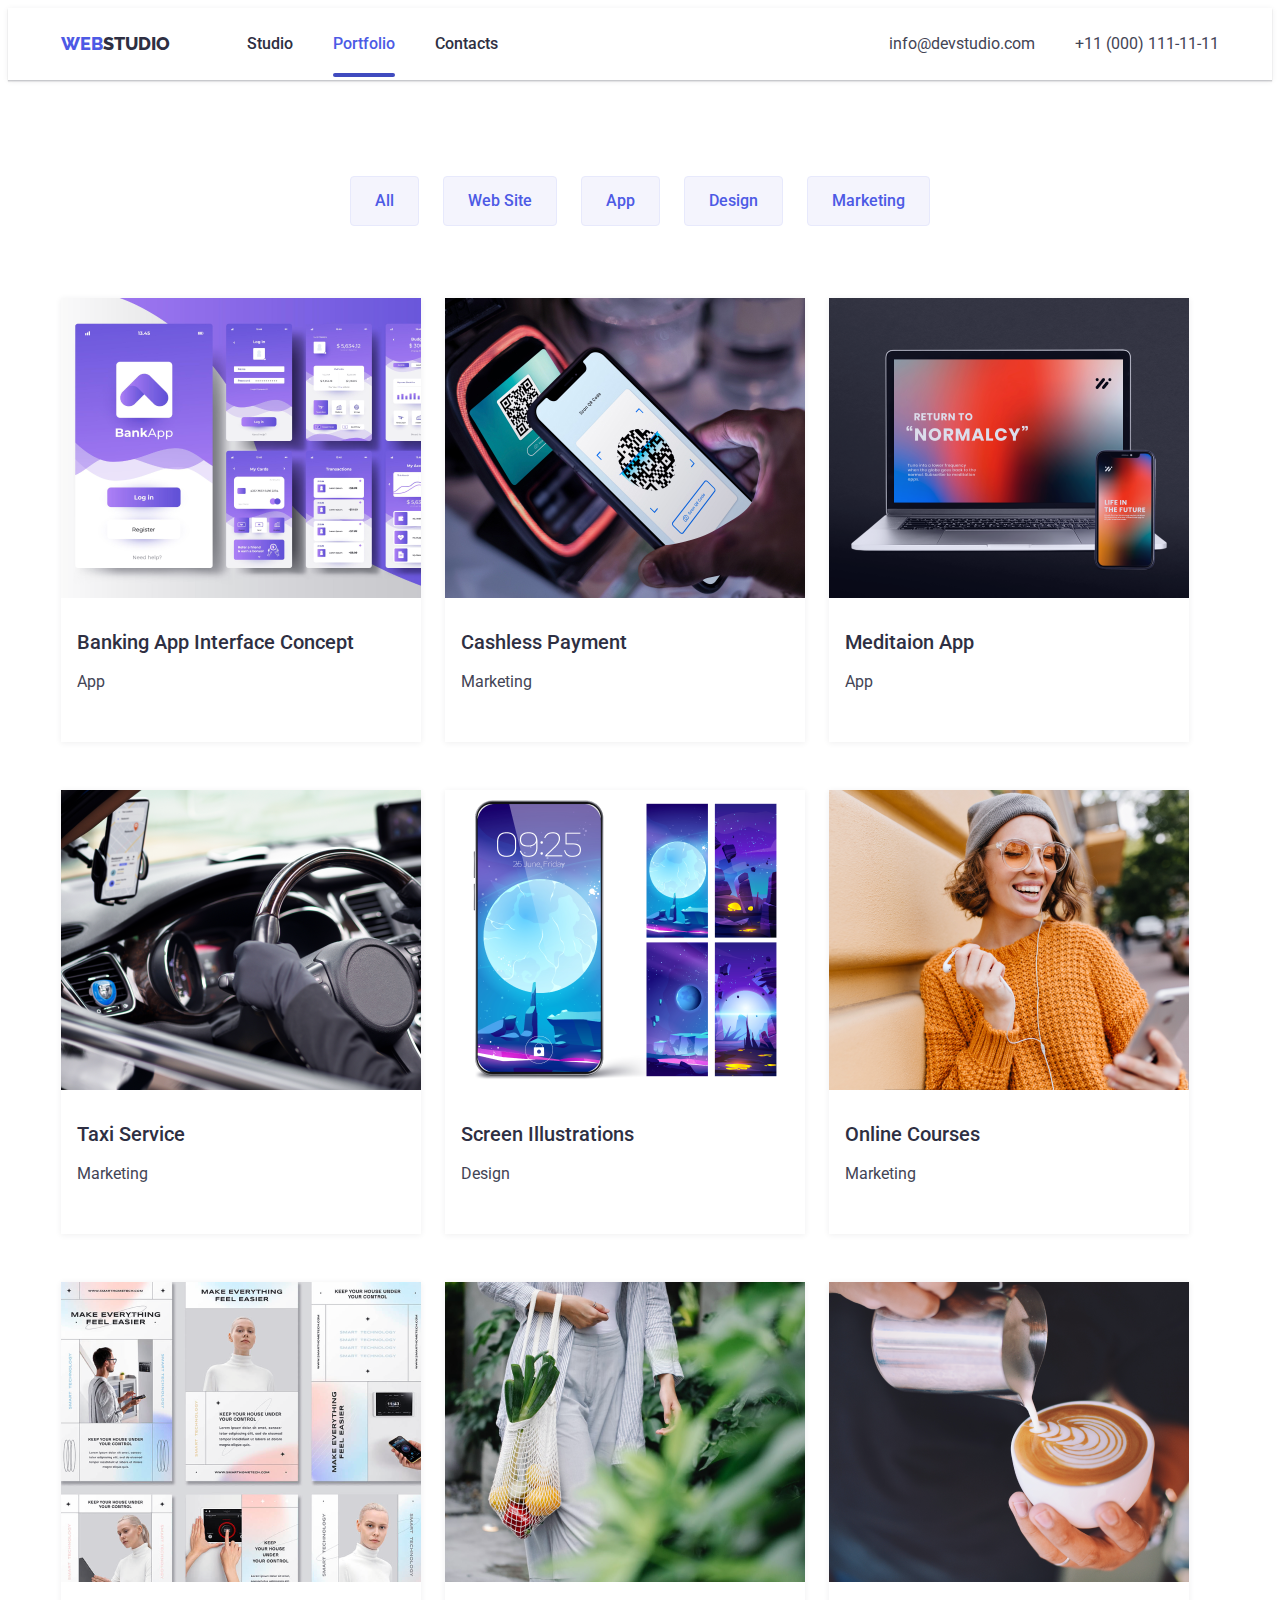
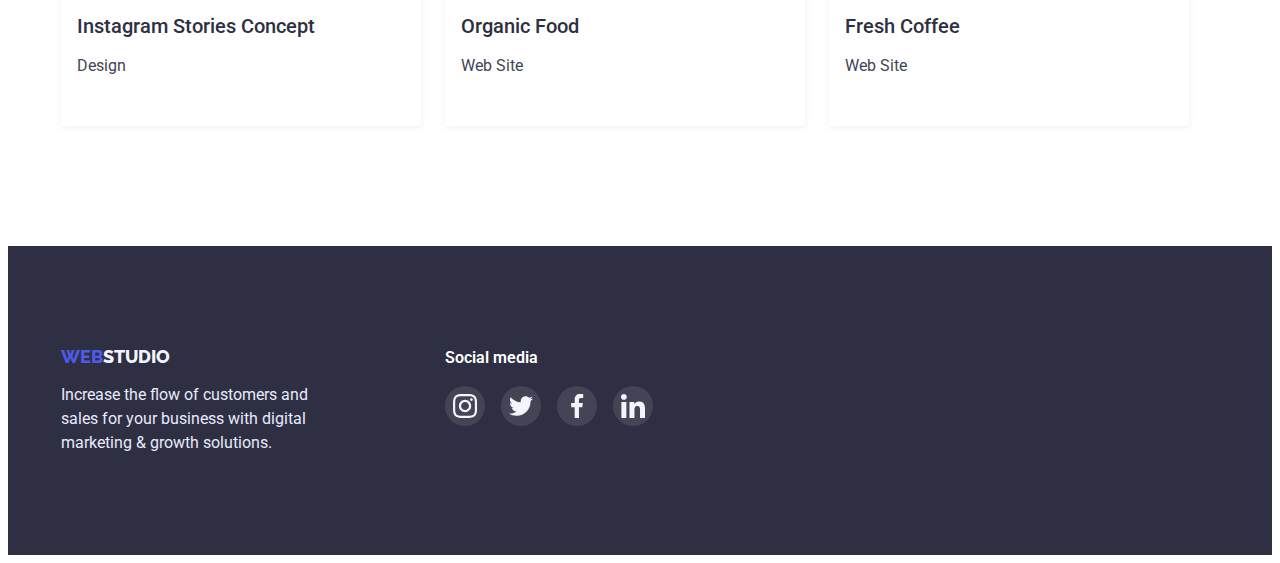
==== commit de1f9262: "123" ====
--- a/portfolio.html
+++ b/portfolio.html
@@ -19,7 +19,7 @@
         <div class="container">
         <nav>
             <a class="header-logo link" href="/"><span class="web">WEB</span>STUDIO</a>
-            <ul>
+            <ul class="header-ul">
                 <li class="list-none header-list"><a class="header-pages link" href="index.html">Studio</a></li>
                 <li class="list-none header-list"><a class="header-pages active link" href="portfolio.html">Portfolio</a></li>
                 <li class="list-none header-list"><a class="header-pages link" href="/">Contacts</a></li>
--- a/css/styles.css
+++ b/css/styles.css
@@ -62,6 +62,11 @@
     font-size: 18px;
     line-height: calc(24 / 18);
     color: var(--blue-color);
+}
+
+.header-ul{
+    margin: 0;
+    padding: 0;
 }
 
 .header-pages {
@@ -658,6 +663,7 @@
     line-height: 24px;
     padding: 40px 32px 164px;
     transform: translate(0,100%);
+    transition: transform var(--overlay-time);
 }
 
 .port-photo-list:hover .text-on-photo{
@@ -665,10 +671,12 @@
     transition: transform 250ms cubic-bezier(0.4, 0, 0.2, 1);
 }
 
-.port-photo-list:focus .text-on-photo {
+.port-photo-list:focus .text-on-photo{
     transform: translate(0, 0);
     transition: transform 250ms cubic-bezier(0.4, 0, 0.2, 1);
 }
+
+
 
 .port-photo-text {
     border-top: none;
@@ -737,14 +745,22 @@
     padding: 0;
     margin: 0;
     cursor: pointer;
+    transition: background-color var(--overlay-time), 
+    color var(--overlay-time);
 }
 
 .modal-close:hover,
 .modal-close:focus{
+    color: #FFFFFF;
+    background-color: var(--blue-color);
+    box-shadow: 0px 1px 6px rgba(46, 47, 66, 0.08), 0px 1px 1px rgba(46, 47, 66, 0.16), 0px 2px 1px rgba(46, 47, 66, 0.08);
 }
 
 .modal-svg{
     width: 8px;
     height: 8px;
-}
-
+    fill: currentColor;
+}
+
+
+
